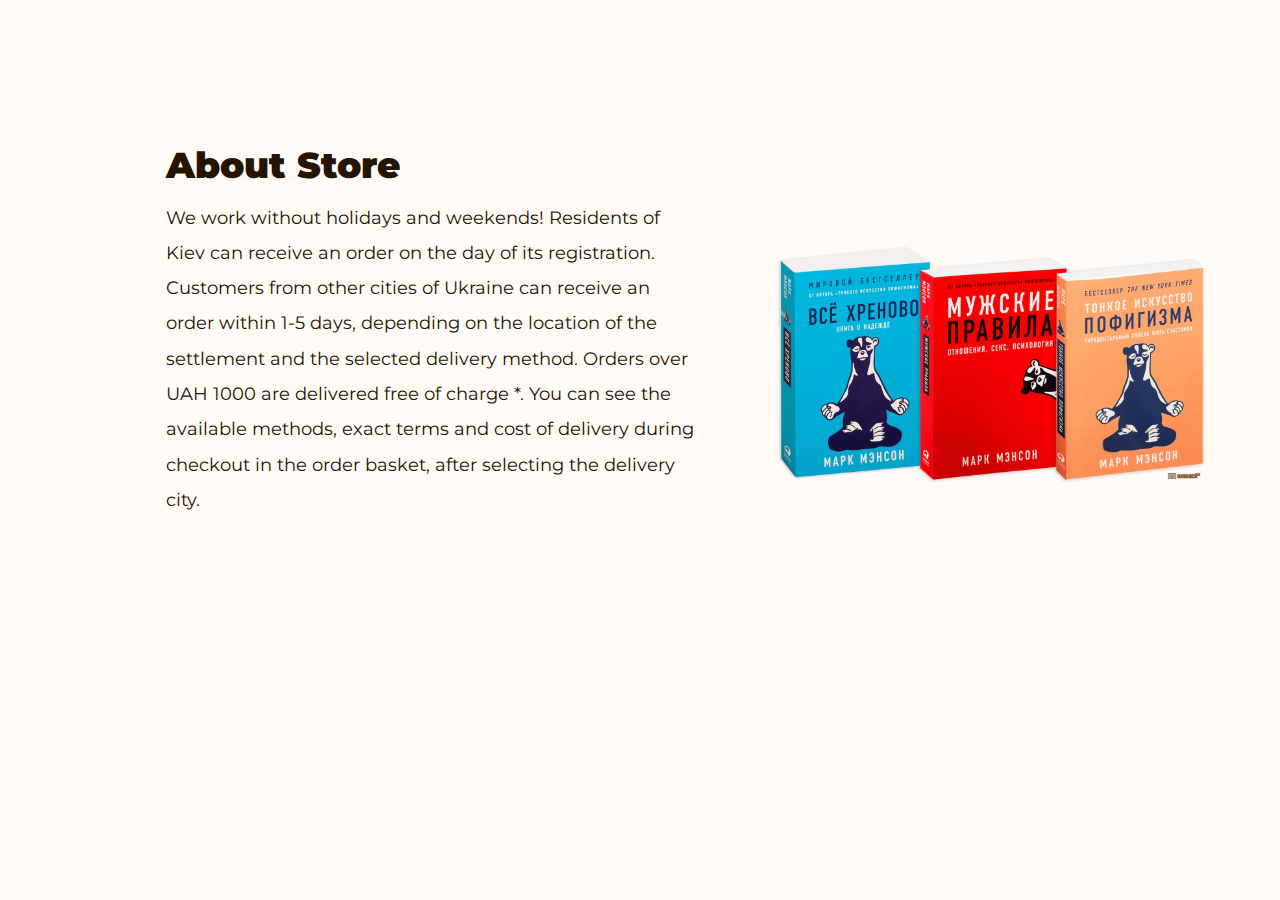
==== src/pages/about/about.html @ 7d0b4711 "Created AbouStore page  html and css finished" ====
<!DOCTYPE html>
<html lang="en">
  <head>
    <meta charset="UTF-8" />
    <meta name="viewport" content="width=device-width, initial-scale=1.0" />

    <link rel="stylesheet" href="../../assets/css/root.css" />

    <link rel="stylesheet" href="../../assets/css/reset.css" />

    <link rel="stylesheet" href="../../assets/css/pages/aboutStore.css" />

    <title>About Store</title>
  </head>
  <body>
    <main>
      <section class="aboutStore_container">
        <h1 class="store_title">About Store</h1>

        <div class="about_store">
          <div class="book_content">
            <p class="text">
              We work without holidays and weekends! Residents of Kiev can
              receive an order on the day of its registration. Customers from
              other cities of Ukraine can receive an order within 1-5 days,
              depending on the location of the settlement and the selected
              delivery method. Orders over UAH 1000 are delivered free of charge
              *. You can see the available methods, exact terms and cost of
              delivery during checkout in the order basket, after selecting the
              delivery city.
            </p>
          </div>

          <div class="books">
            <img src="../../assets/icons/images/bookImage1.svg" alt="books" />
          </div>
        </div>
      </section>
    </main>
  </body>
</html>
---- src/assets/css/root.css ----
@import url("https://fonts.googleapis.com/css2?family=Montserrat:ital,wght@0,100;0,200;0,300;0,400;0,500;0,600;0,700;0,800;1,100;1,200;1,300;1,400;1,500;1,600;1,700&family=Roboto:ital,wght@0,100;0,300;0,400;0,500;0,700;0,900;1,100;1,300;1,400;1,500;1,700;1,900&display=swap");


@import url('https://fonts.googleapis.com/css2?family=Crimson+Text:ital,wght@0,400;0,600;0,700;1,400;1,600;1,700&family=Montserrat:ital,wght@0,100;0,200;0,300;0,400;0,500;0,600;0,700;0,800;0,900;1,100;1,200;1,300;1,400;1,500;1,600;1,700;1,800;1,900&family=Rubik:ital,wght@0,300;0,400;0,500;0,600;0,700;0,800;0,900;1,300;1,400;1,500;1,600;1,700;1,800;1,900&display=swap');


  @import url('https://fonts.googleapis.com/css2?family=Crimson+Text&family=Montserrat:wght@400;900&family=Open+Sans&family=Roboto:ital,wght@0,100;0,300;0,400;0,700;1,500&display=swap');
:root{

    --mainColor: #fffaf5;
    --mainBrown: #391F00;
    --mainFontColor:#241400;
    --mainRed:#720418;
    --mainOrange:#E16A00;
    --fontMontserrat : 'Montserrat', sans-serif;
    --fontCrimson: 'Crimson Text', serif;
    --fontRoboto: 'Roboto', sans-serif;
}
---- src/assets/css/pages/aboutStore.css ----
body {
  background-color: var(--mainColor);
}

.aboutStore_container{
  display: flex;
  flex-direction: column;
  padding: 130px 70px;
  padding-left: 13%;
  width: 100%;
}

.about_store {
  width: 100%;
  display: flex;
  justify-content: space-between;
  align-items: center;
  gap: 73px;
}
.store_title {
    color: var(--mainFontColor);
  font-family: var(--fontMontserrat);
  font-size: 36px;
  font-weight: 900;
  line-height: 196.187%;
}

.book_content {
  width: 74%;
}

.text {
  font-family: var(--fontMontserrat);
  color: var(--mainFontColor);
  font-size: 18px;
  font-weight: 400;
  line-height: 196.187%;
  width: 100%;
}

.books {
  margin-top: 12px;
  width: 60%;
}

.books img {
  width: 570px;
  height: 310px;
  height: 100%;
  width: 100%;
  object-fit: cover;
}
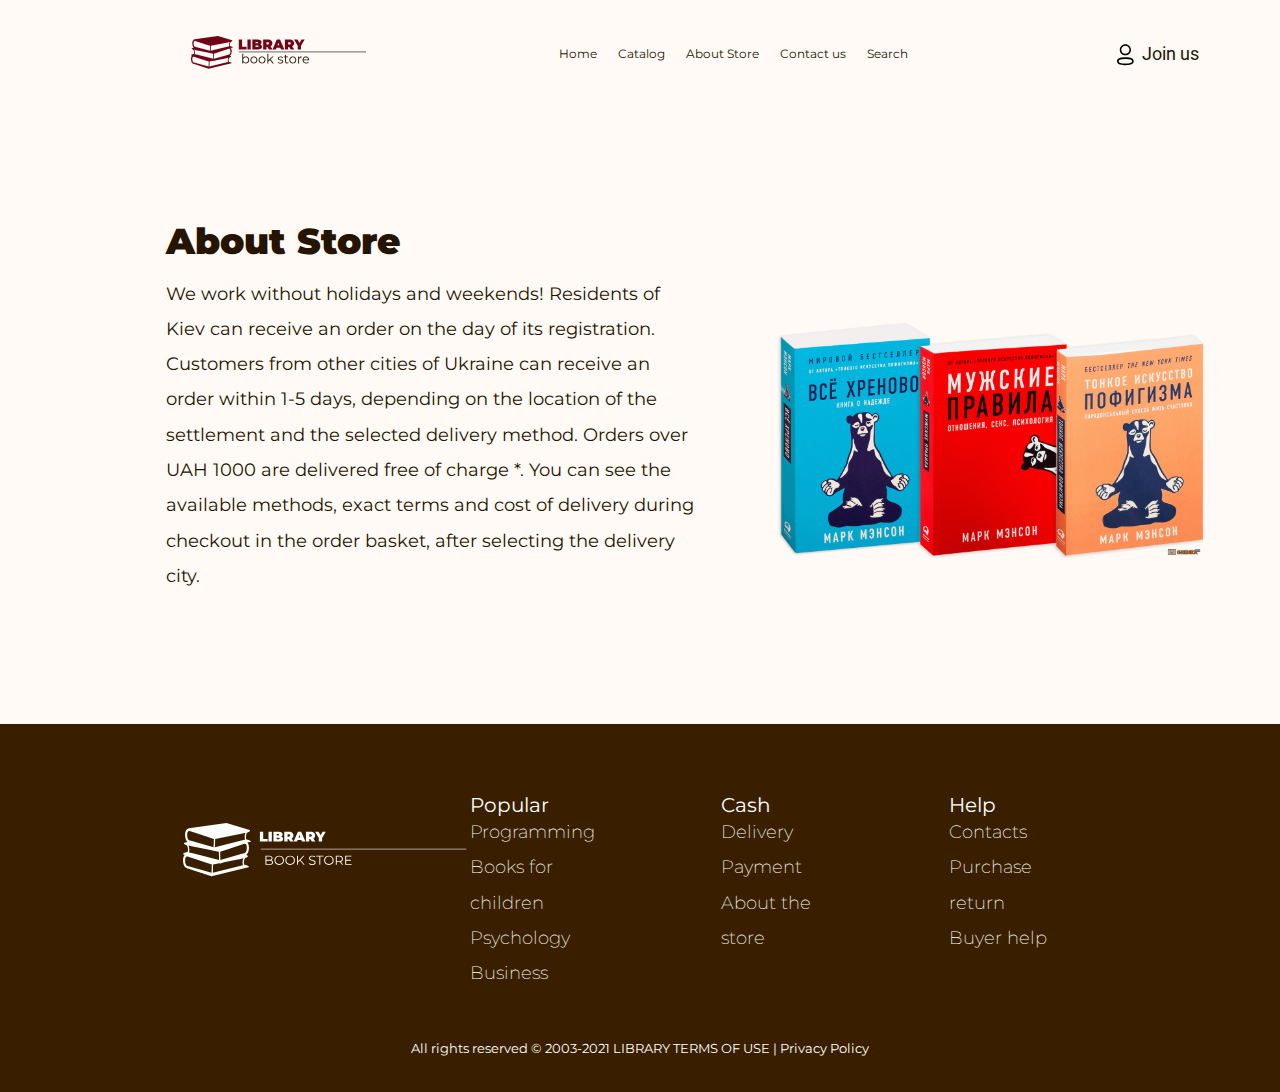
==== commit b8cd82bc: "confiliklerin temizlenmesi ve about hissende olan link prob. helli" ====
--- a/src/pages/about/about.html
+++ b/src/pages/about/about.html
@@ -10,9 +10,66 @@
 
     <link rel="stylesheet" href="../../assets/css/pages/aboutStore.css" />
 
+    <link
+      rel="stylesheet"
+      href="../../assets/css/components/header_footer.css"
+    />
     <title>About Store</title>
   </head>
   <body>
+    <header>
+      <div class="header_logo_div">
+        <a href="./index.html">
+          <!-- <img src="./src/assets/icons/icono.svg" alt="" /> -->
+          <img src="../../assets/icons/icono.svg" alt="" />
+        </a>
+      </div>
+      <div class="header_navbar_div">
+        <ul>
+          <li>
+            <a href="../../../index.html">Home</a>
+          </li>
+          <li>
+            <a href="../catalog/catalog.html">Catalog</a>
+          </li>
+          <li>
+            <a href="../about/about.html">About Store</a>
+          </li>
+          <li>
+            <a href="../contact/contact.html">Contact us</a>
+          </li>
+          <li>
+            <a href="../search/search.html">Search</a>
+          </li>
+        </ul>
+      </div>
+      <div class="header_joinUs_div">
+        <button class="header_joinUs_Btn">
+          <img src="../../assets/iconsFolder/joinUs.svg" alt="" />Join us
+        </button>
+      </div>
+      <div class="joinUs_modal_div">
+        <div class="joinUs_modal_item">
+          <div class="joinUs_title">
+            <p>Join Us</p>
+          </div>
+          <div class="joinUs_form_div">
+            <form id="joinUs_form" action="">
+              <div class="form_inputs">
+                <input
+                  id="joinUs_fullName"
+                  type="text"
+                  placeholder="Fullname"
+                />
+                <input id="joinUs_email" type="email" placeholder="Email" />
+              </div>
+              <button class="joinUsBtn" type="submit">Join</button>
+            </form>
+          </div>
+        </div>
+      </div>
+    </header>
+
     <main>
       <section class="aboutStore_container">
         <h1 class="store_title">About Store</h1>
@@ -37,5 +94,44 @@
         </div>
       </section>
     </main>
+    <footer>
+      <div class="footer_top">
+        <div class="footer_logo_div">
+          <img src="../../assets/iconsFolder/whiteLogo.svg" alt="" />
+        </div>
+        <div class="footer_list_div">
+          <ul class="footer_lis_title">
+            Popular
+            <li>Programming</li>
+            <li>Books for children</li>
+            <li>Psychology</li>
+            <li>Business</li>
+          </ul>
+
+          <ul class="footer_lis_title">
+            Cash
+            <li>Delivery</li>
+            <li>Payment</li>
+            <li>About the store</li>
+          </ul>
+          <ul class="footer_lis_title">
+            Help
+            <li>Contacts</li>
+            <li>Purchase return</li>
+            <li>Buyer help</li>
+          </ul>
+        </div>
+      </div>
+      <div class="footer_bottom">
+        <p>
+          All rights reserved © 2003-2021 LIBRARY TERMS OF USE | Privacy Policy
+        </p>
+      </div>
+    </footer>
+    <script src="./src/assets/js/header.js"></script>
+
+    <script src="/src/assets/js/admin_about.js"></script>
+    <script src="/src/assets/js/aboutStore.js"></script>
+    <!-- <script src="/src/assets/js/admin_about.js"></script> -->
   </body>
 </html>
--- a/src/assets/css/components/header_footer.css
+++ b/src/assets/css/components/header_footer.css
@@ -0,0 +1,403 @@
+/* Header start */
+header{
+   background-color: var(--mainColor);
+   flex-direction: row;
+   display: flex;
+   justify-content:space-between;;
+   padding-top: 31px;
+   align-items: center;
+}
+
+.header_logo_div{
+   margin-left: 14.9%;
+   
+}
+
+/* .header_navbar_div{
+   display: flex;
+   justify-content: center;
+} */
+
+ header ul{
+    display: flex;
+    gap: 21px;
+ }
+
+
+ header ul li a{
+    text-decoration:none;
+    font-size: 12px;
+    font-weight: 400px;
+    line-height:  196.187%;;
+    color: var(--mainFontColor);
+    font-family: var(--fontMontserrat);
+
+ }
+
+ header ul li  :active {
+    color:var(--mainOrange);
+    font-weight: 700;
+    text-decoration: underline;
+ }
+
+
+
+ .hamburger_div{
+   display: none;
+ }
+.side_meny{display: none;}
+ 
+ 
+ .header_joinUs_div{
+   display: flex;
+    align-items: center;
+    margin-right: 6.3%;
+ }
+ 
+ .header_joinUs_Btn{
+    display: flex;
+    align-items:center;
+    justify-content: end;
+    border: none;
+    color: #241400;
+    font-size: 18px;
+    font-weight: 400;
+    font-family: var(--fontRoboto);
+    gap: 6px;
+    line-height: normal;
+    background-color: var(--mainColor);
+    cursor: pointer;
+    z-index: 999;
+   
+ }
+ .joinUs_modal_div {
+   display: none;
+   position: fixed;
+   top: 0;
+   left: 0;
+   width: 100%;
+   height: 100%;
+   background-color: rgba(0, 0, 0, 0.5); 
+   justify-content: center;
+   align-items: center;
+   z-index: 999;
+ }
+ 
+ 
+ .joinUs_modal_item{
+   display: flex;
+   background-color: #fff;
+   align-items: center;
+   flex-direction: column;
+   padding-left: 55.6px;
+   padding-right: 55.6px;
+
+ }
+
+
+ .joinUs_form_div{
+   display: flex;
+   flex-direction: column;
+ }
+.form_inputs{
+   display: flex;
+   flex-direction: column;
+   gap: 34.67px;
+}
+
+.form_inputs input{
+   border: 1px solid #CECECE;
+   background-color: #fff;
+   /* color: #ccc; */
+   height: 76.04px;
+   padding-left: 55px;
+   font-size: 19px;
+   font-weight: 400;
+}
+.joinUsBtn{
+   background-color: var(--mainOrange);
+   width:564px;
+   height: 76.04px;
+   border: 1px solid #CECECE;
+   color: #fff;
+   font-size: 19px;
+   font-family: var(--fontCrimson);
+   margin-top: 86.2px;
+   margin-bottom: 35px;
+   cursor: pointer;
+}
+
+.joinUs_title{
+   font-size: 44px;
+   color: #000 ;
+   font-weight: 700;
+   font-family: var(--fontMontserrat);
+   text-align: center;
+   margin-top: 71px;
+   margin-bottom: 65px;
+}
+
+.side-menu{
+   display: none;
+}
+/* Fooer start */
+
+footer{
+   padding-top: 71px;
+   background-color: var(--mainBrown);
+   color: #fff;
+   display: flex;
+   flex-direction: column;
+   font-family: var(--fontMontserrat);
+
+}
+.footer_logo_div{
+margin-top: 20px;
+padding-left: 14.3%;
+
+}
+
+.footer_top{
+   display: flex;
+   flex-direction: row;
+   justify-content: space-between;
+   margin-bottom: 50px;
+
+
+
+}
+.footer_list_div{
+   display: flex;
+   flex-direction: row;
+   gap: 91px;
+margin-right: 14.8%;
+
+}
+.footer_bottom{
+   height: 50px;
+text-align: center;
+font-size: 13px;
+
+}
+
+footer li{
+   font-size: 18px;
+line-height: 196.187%;
+font-style: normal;
+font-weight: 200;
+}
+
+.footer_lis_title{
+   font-size: 20px;
+   font-weight: 400;
+
+}
+/* social media components */
+.social_media_components{
+display: flex;
+flex-direction: column;
+align-items: center;
+justify-content: center;
+font-size: 25px;
+font-weight: 900;
+color: var(--mainFontColor);
+margin-bottom: 133px;
+}
+
+.social_media_icons{
+   display: flex;
+   gap: 54px;
+   margin-top: 24px;
+}
+
+
+.message{
+   position: fixed;
+    margin-right: 40px;
+    margin-top: 50px;
+    border-radius: 10px;
+    opacity: 0.8;
+    padding: 20px;
+    font-size: 16px;
+  }
+
+
+  /* mobile */
+
+  @media screen and (max-width: 675px) {
+header{padding-right: 10%;
+padding-left: 2%;}
+   #header_navbar_div{
+      display:none;
+   }
+   
+footer{
+   width: 100%;
+   display: flex;
+  flex-direction: column;
+}
+.footer_top{
+   display: flex;
+   flex-direction: column;
+   align-items: center;
+}
+
+.footer_list_div{
+   display: none;
+}
+.footer_bottom{
+ text-align: center;
+}
+#footer_navbar_div{display: block;}
+
+.p1{display: none;}
+.p2{display: block;}
+.social_media_components{
+font-size: 18px;
+
+
+
+}
+.social_media_icons{
+   display: flex;
+   gap: 23px;
+   margin-bottom: 54px;
+
+}
+
+.social_media_icons img{
+
+   width: 37px;
+}
+
+.header_joinUs_div{
+   display: none;
+}
+.hamburger_div{
+   display: block;
+   /* margin-right:12%; */
+   display: flex;
+   align-items: center;
+   gap: 22px;
+   justify-content: center;
+   border: none;
+}
+
+.menu-icon {
+   font-size: 24px;
+   cursor: pointer;
+}
+
+.side-menu {
+   position: fixed;
+   display:flex;
+   flex-direction: column;
+   align-items: end;
+   top: 0;
+   left: -675px;
+   width: 100%;
+   height: 100%;
+   background: rgba(36, 20, 0, 0.90);
+   transition: transform 0.3s ease-in-out; 
+
+   transition: left 0.3s;
+ padding-right: 15px;
+ padding-top: 43px;
+ }
+ .closeBtn{
+   display: flex;
+   align-items: center;
+   justify-content: start;
+   margin-right: 10px;
+   margin-bottom: 73px;
+   cursor: pointer;
+ }
+
+.side-menu nav {
+   padding: 15px;
+  
+}
+
+.side-menu ul {
+   list-style: none;
+   padding: 0;
+   display: flex;
+   flex-direction: column;
+   align-items: end;
+   
+}
+
+.side-menu li {
+   margin-bottom: 10px;
+}
+
+.side-menu a {
+   text-decoration: none;
+   color: #fff;
+   font-size: 17px;
+}
+
+.content {
+   padding: 20px;
+}
+
+.joinUs_modal_item{
+   width: 260px;
+   height: 344px;
+   display: flex;
+   background-color: #fff;
+   /* align-items: center; */
+   flex-direction: column;
+   padding-left: 55.6px;
+   padding-right: 55.6px;
+   font-family: var(--fontCrimson);
+
+}
+
+.joinUs_title{
+   font-size: 25px;
+   margin-top: 43px;
+   margin-bottom: 30px;
+}
+
+
+.form_inputs input{
+  width: 218px;
+  height: 46px;
+  font-size: 16px;
+  padding-left: 13px;
+  font-family: var(--fontCrimson);
+  border-radius: 5px;
+}
+
+.joinUsBtn{
+   /* background-color: var(--mainOrange); */
+   width:219px;
+   height: 42px;
+   border: 1px solid #CECECE;
+   color: #fff;
+   font-size: 19px;
+   font-family: var(--fontCrimson);
+   margin-top: 86.2px;
+   margin-bottom: 35px;
+   margin-top: 37px;
+}
+
+.form_inputs{
+   display: flex;
+   gap: 24px;
+}
+.mobileJoin{
+   border: none;
+   background-color: transparent;
+}
+
+.hamburgerBtn{
+  border: none;
+}
+
+
+  }
+
+
+ 